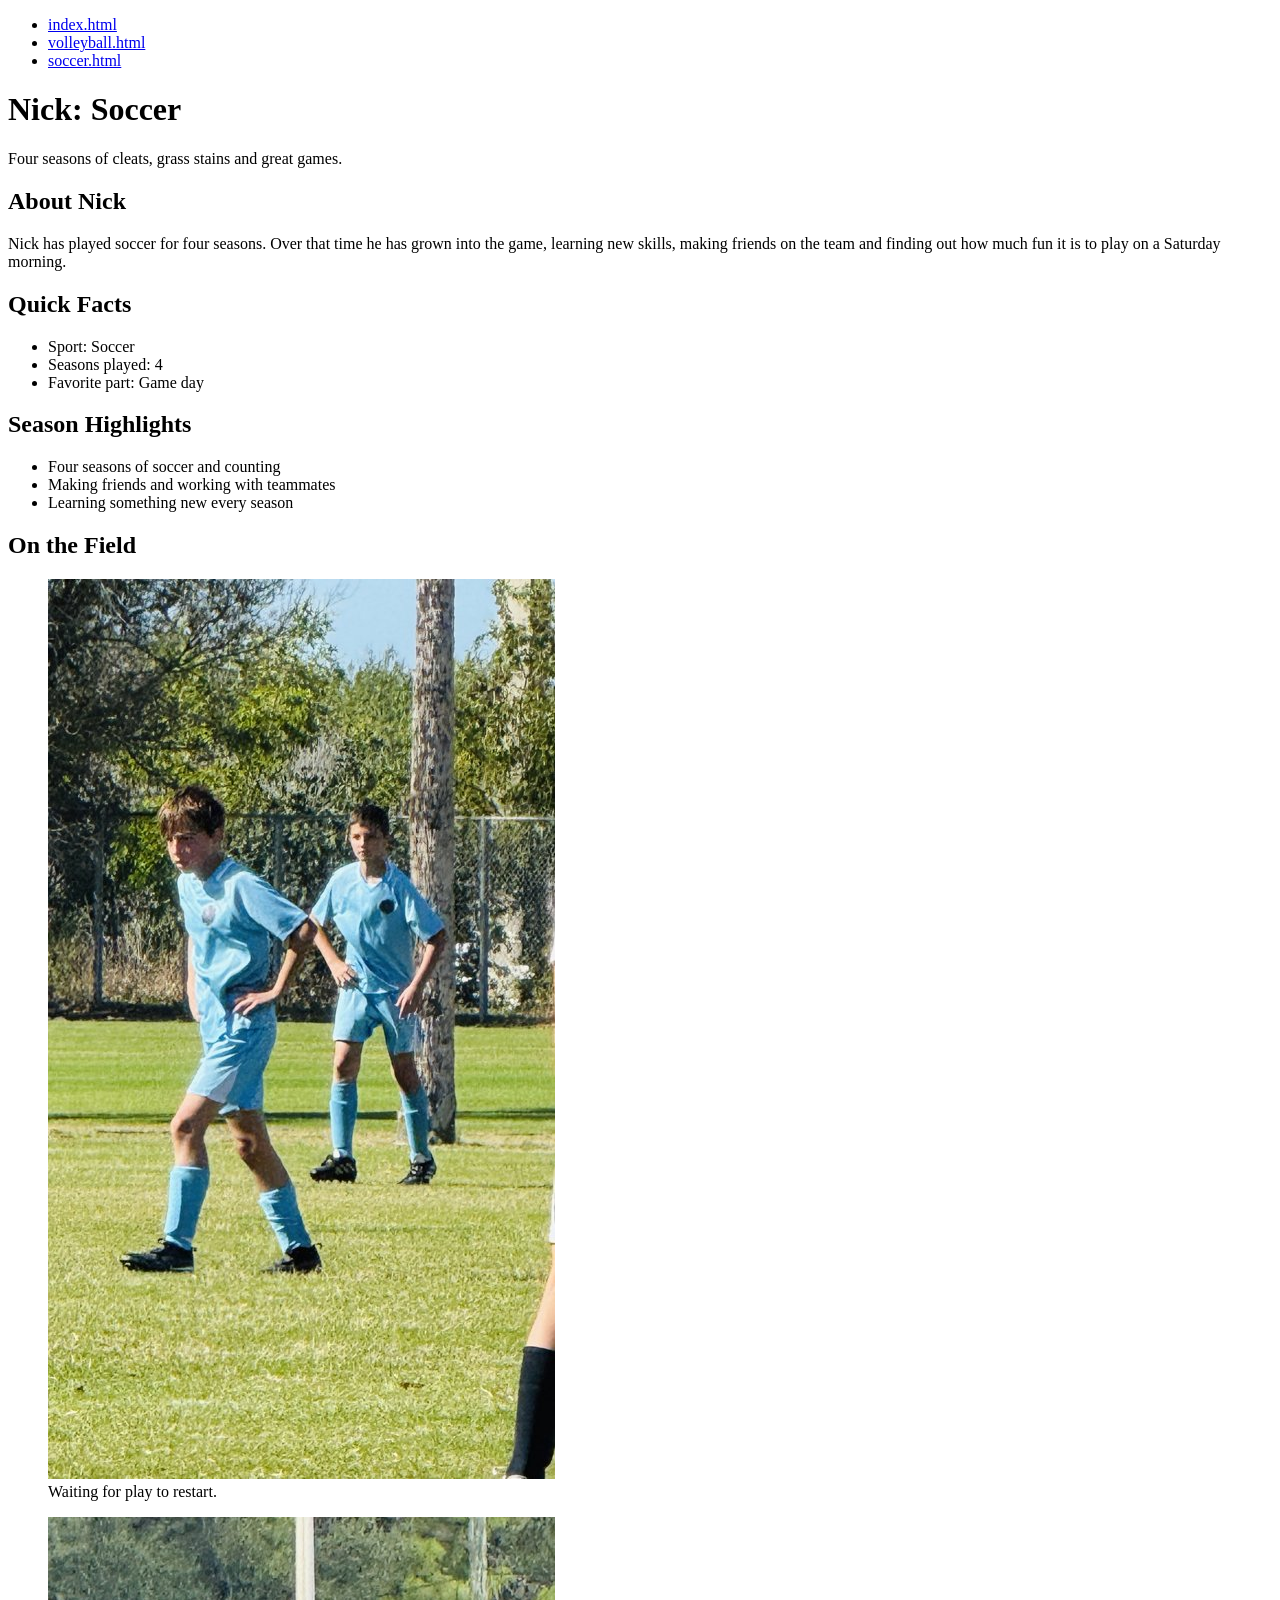
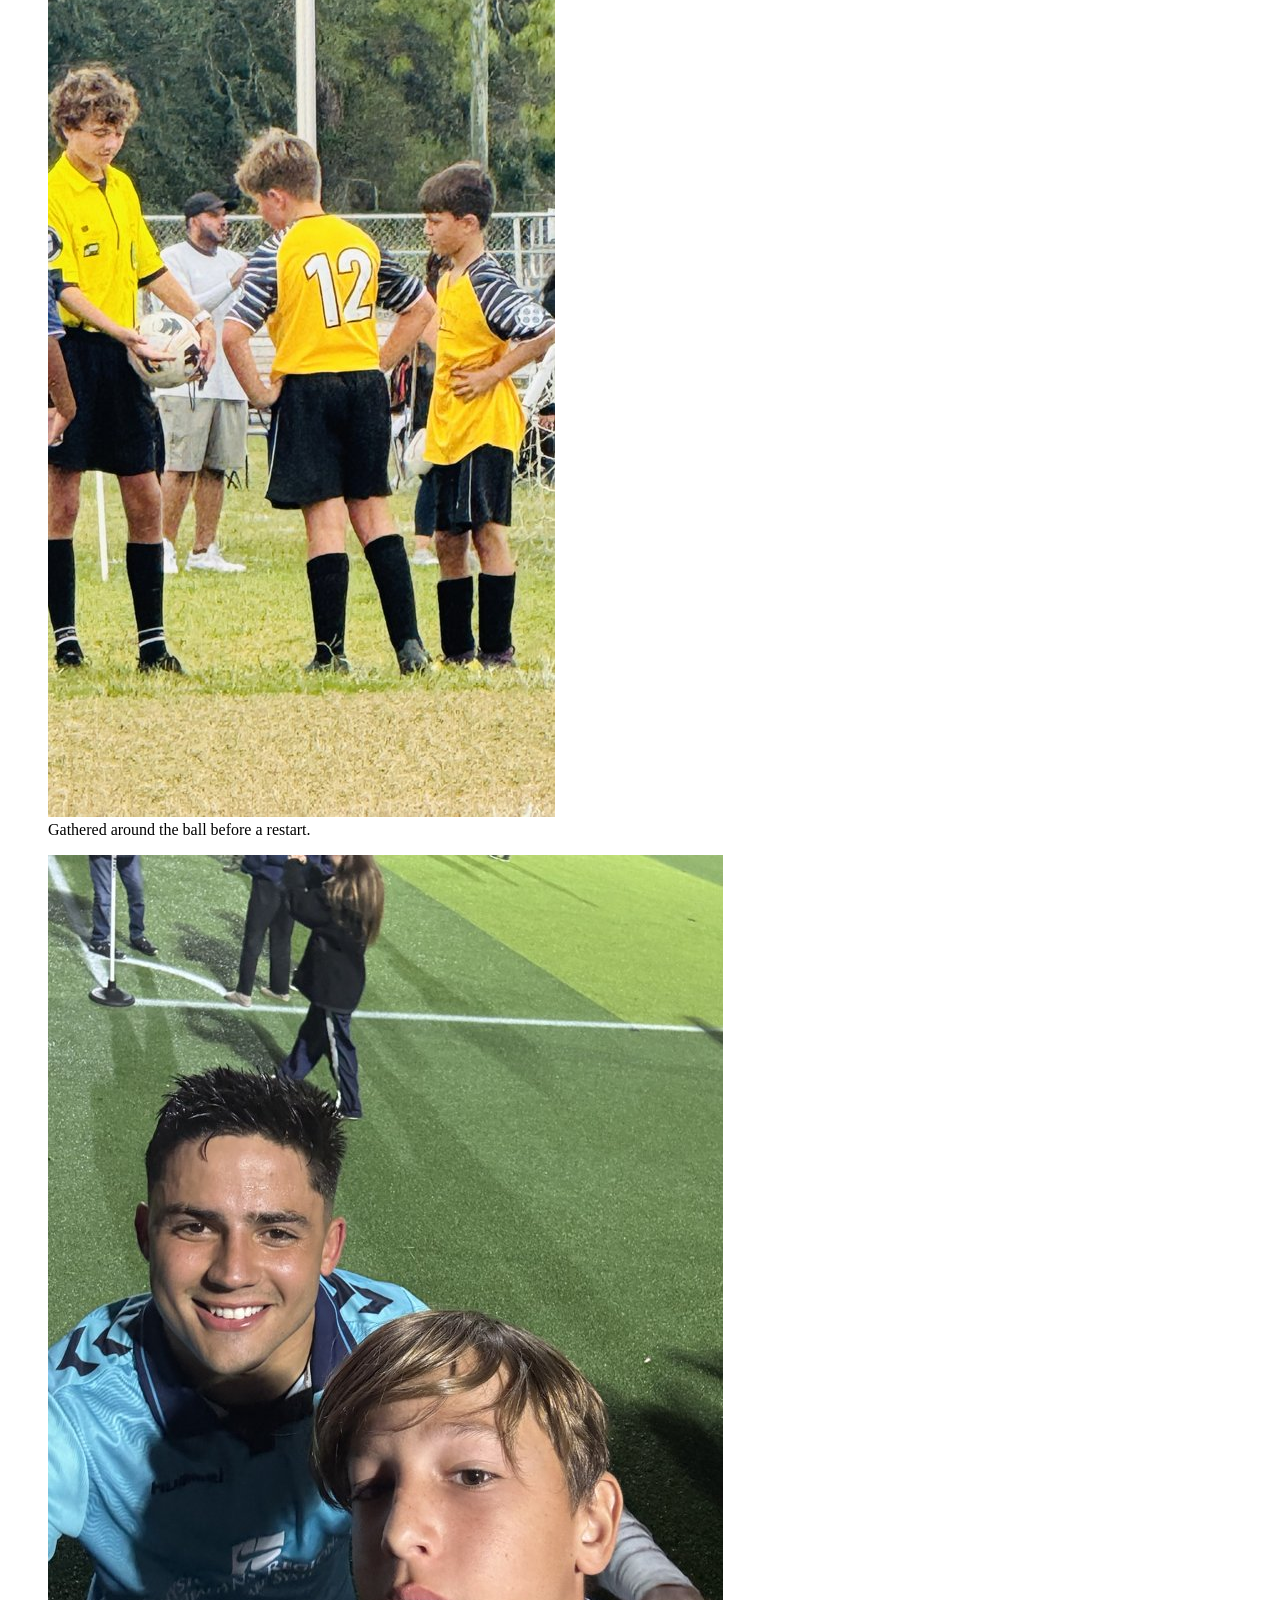
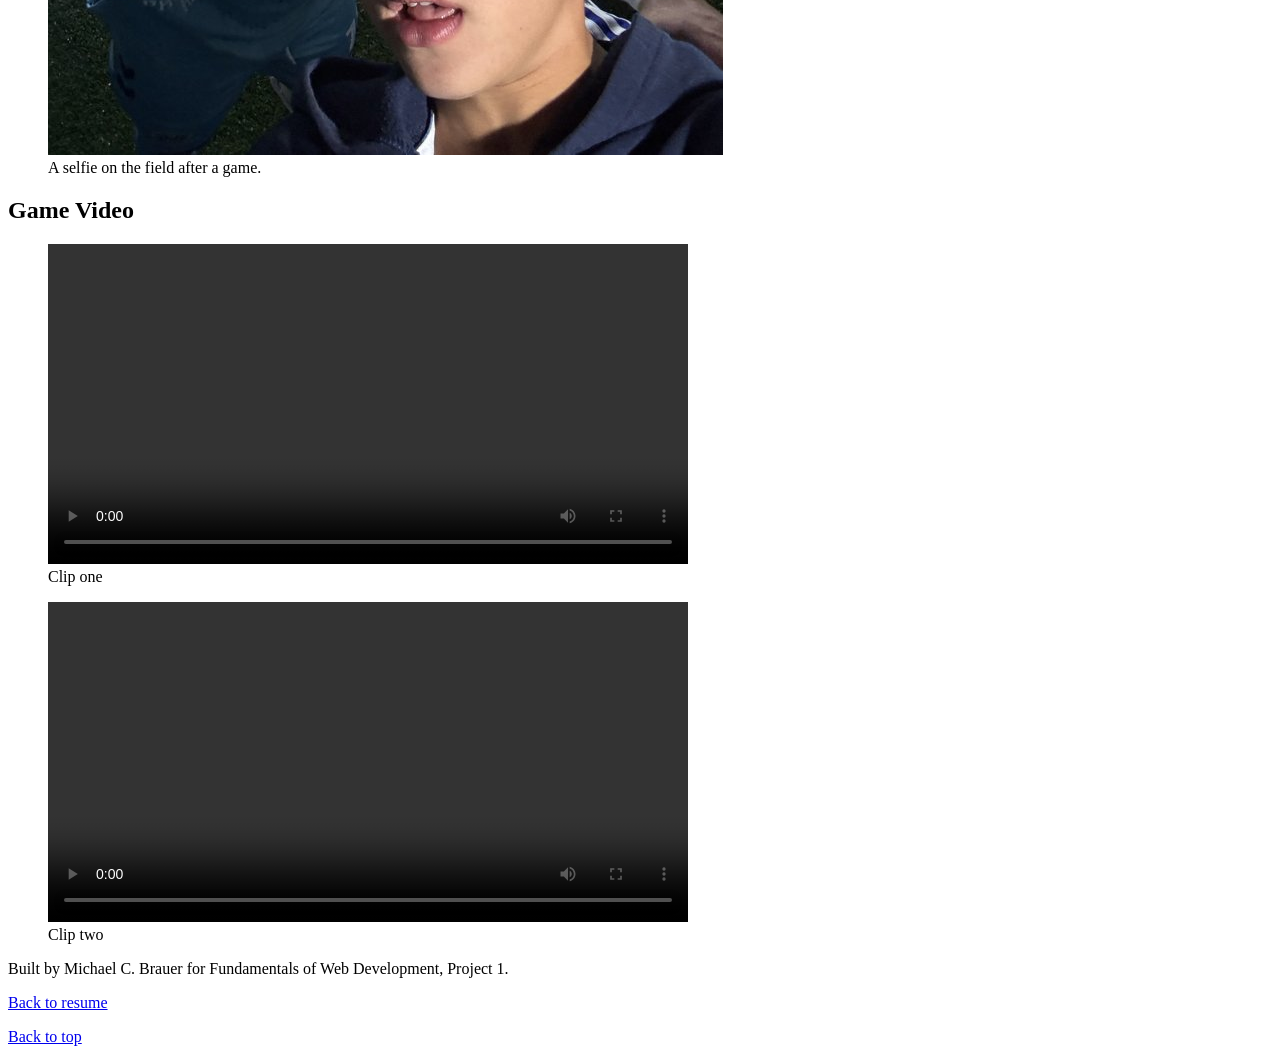
==== soccer.html @ bafed3d0 "Copy project 1 pages and media as the starting point" ====
<!DOCTYPE html>
<html lang="en">
  <head>
    <meta charset="utf-8">
    <meta name="description" content="Nick's soccer page: four seasons of soccer, with photos and game videos.">
    <title>Nick Soccer</title>
  </head>
  <body>
    <nav id="top">
      <ul>
        <li><a href="index.html">index.html</a></li>
        <li><a href="volleyball.html">volleyball.html</a></li>
        <li><a href="soccer.html">soccer.html</a></li>
      </ul>
    </nav>
    <main>
      <header>
        <h1>Nick: Soccer</h1>
        <p>Four seasons of cleats, grass stains and great games.</p>
      </header>

      <section>
        <h2>About Nick</h2>
        <p>Nick has played soccer for four seasons. Over that time he has grown into the game, learning new skills, making friends on the team and finding out how much fun it is to play on a Saturday morning.</p>
      </section>

      <section>
        <h2>Quick Facts</h2>
        <ul>
          <li>Sport: Soccer</li>
          <li>Seasons played: 4</li>
          <li>Favorite part: Game day</li>
        </ul>
      </section>

      <section>
        <h2>Season Highlights</h2>
        <ul>
          <li>Four seasons of soccer and counting</li>
          <li>Making friends and working with teammates</li>
          <li>Learning something new every season</li>
        </ul>
      </section>

      <section>
        <h2>On the Field</h2>
        <figure>
          <img src="images/soccer1.jpg" alt="Two soccer players in light blue uniforms standing with their hands on their hips on a grass field">
          <figcaption>Waiting for play to restart.</figcaption>
        </figure>
        <figure>
          <img src="images/soccer2.jpg" alt="Young soccer players in yellow and black uniforms and a referee gathered around the ball before a restart">
          <figcaption>Gathered around the ball before a restart.</figcaption>
        </figure>
        <figure>
          <img src="images/soccer3.jpg" alt="A boy and a smiling soccer player in a light blue jersey taking a selfie on a field at night">
          <figcaption>A selfie on the field after a game.</figcaption>
        </figure>
      </section>

      <section>
        <h2>Game Video</h2>
        <figure>
          <video controls width="640">
            <source src="media/soccer1.mp4" type="video/mp4">
            <p>Your browser does not support the video tag.</p>
          </video>
          <figcaption>Clip one</figcaption>
        </figure>
        <figure>
          <video controls width="640">
            <source src="media/soccer2.mp4" type="video/mp4">
            <p>Your browser does not support the video tag.</p>
          </video>
          <figcaption>Clip two</figcaption>
        </figure>
      </section>
    </main>
    <footer>
      <p>Built by Michael C. Brauer for Fundamentals of Web Development, Project 1.</p>
      <p><a href="index.html">Back to resume</a></p>
      <p><a href="#top">Back to top</a></p>
    </footer>
  </body>
</html>
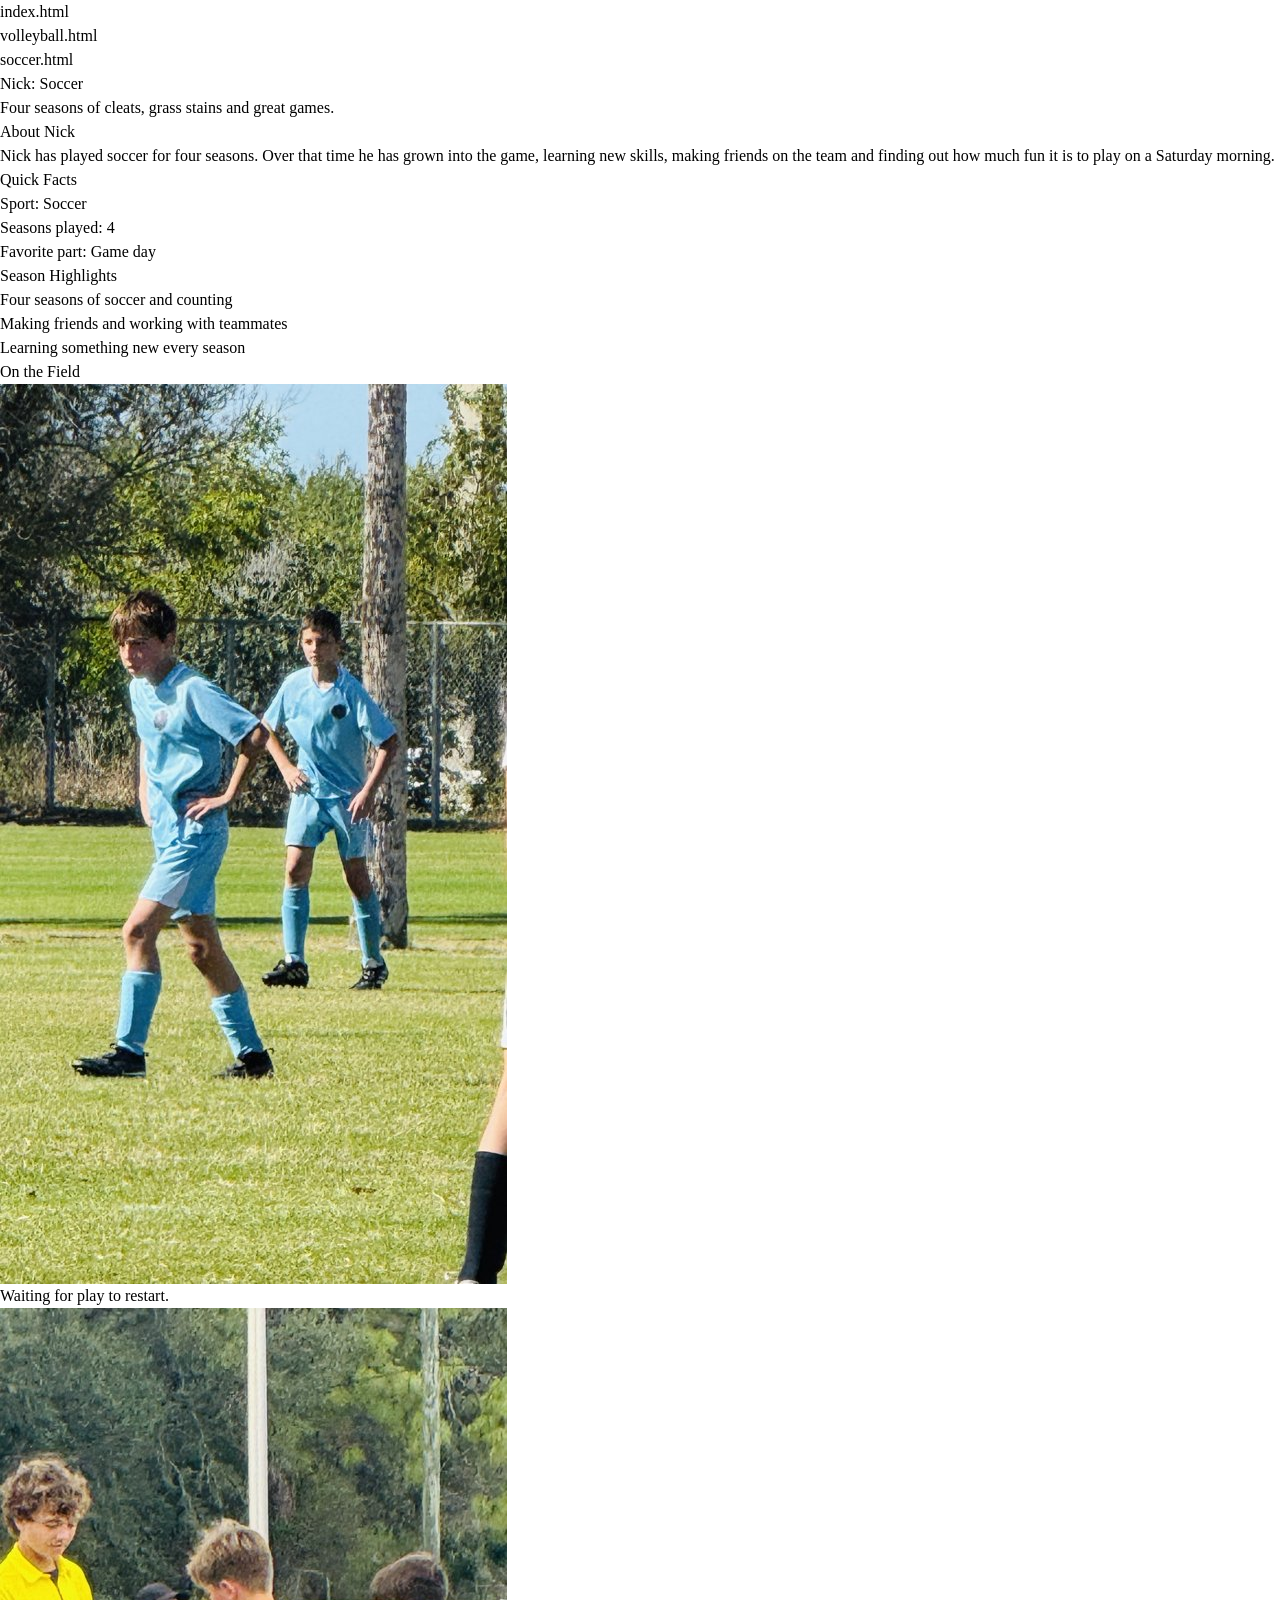
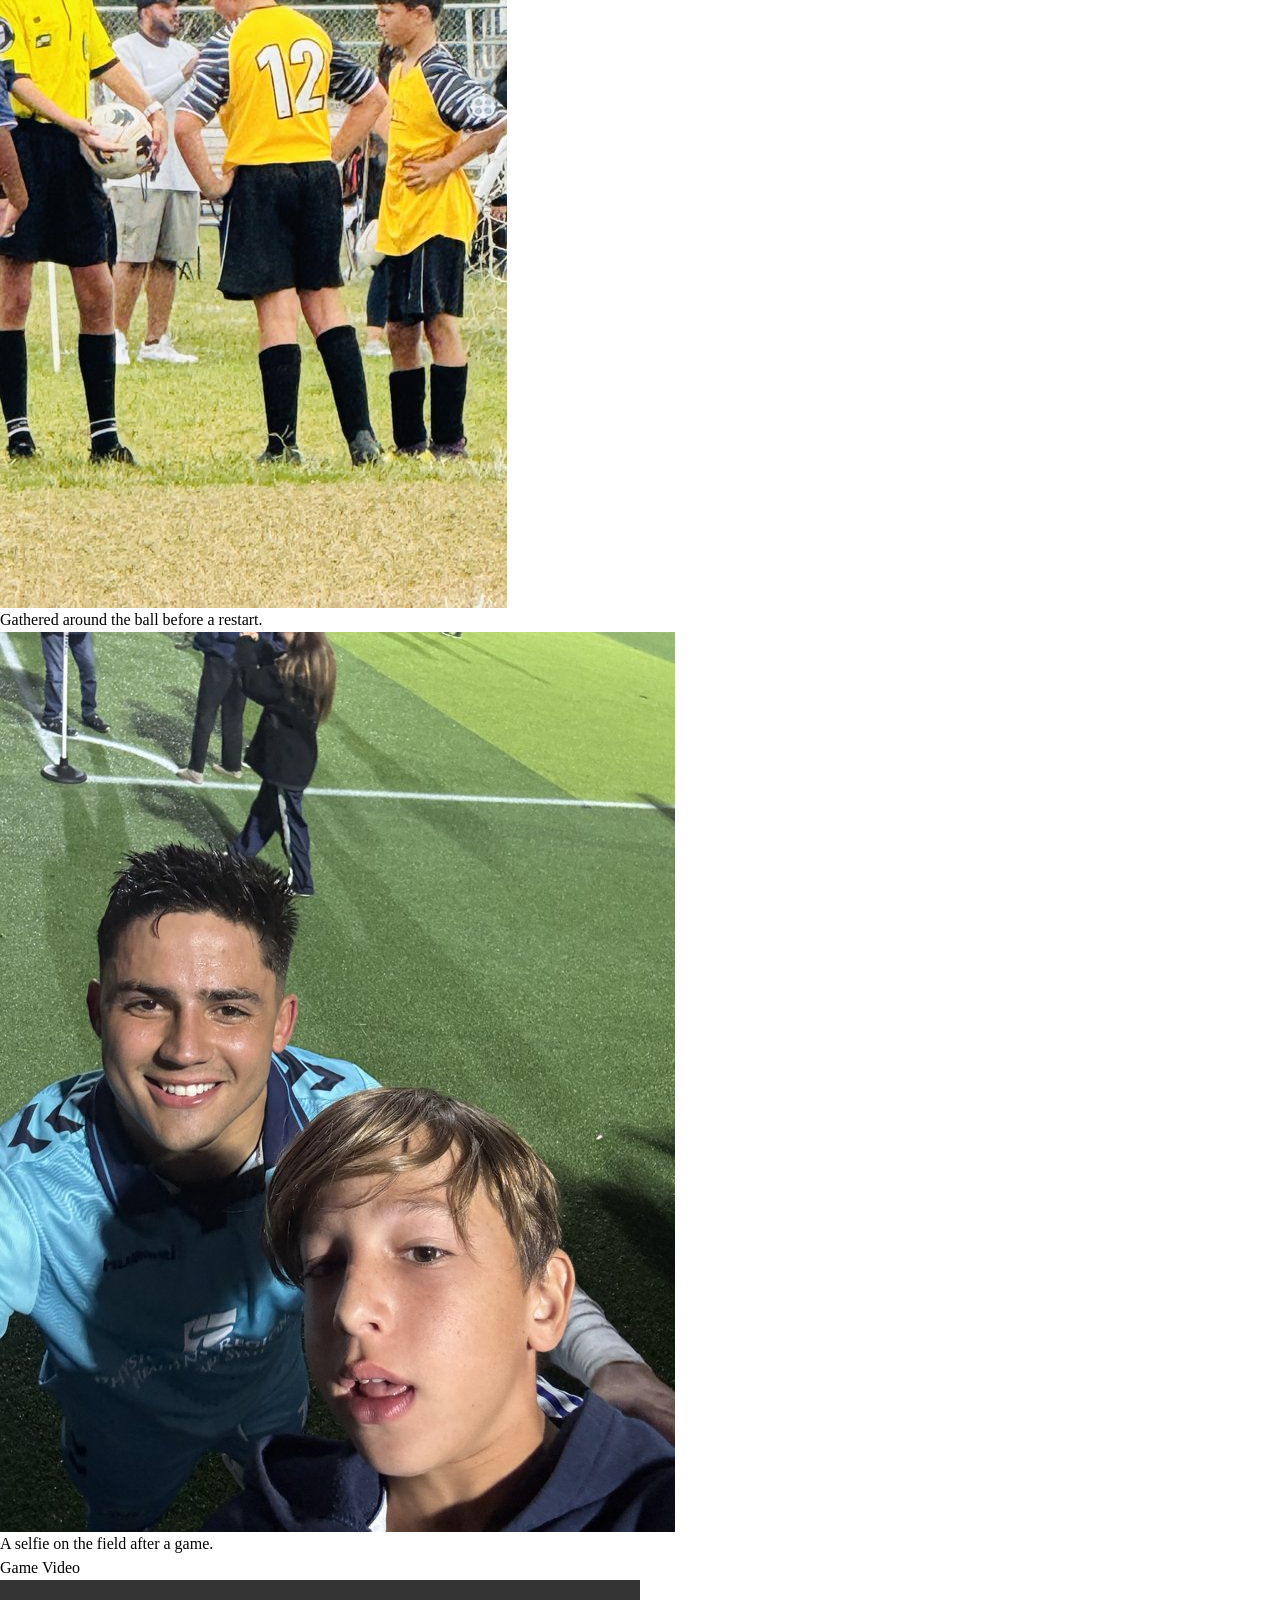
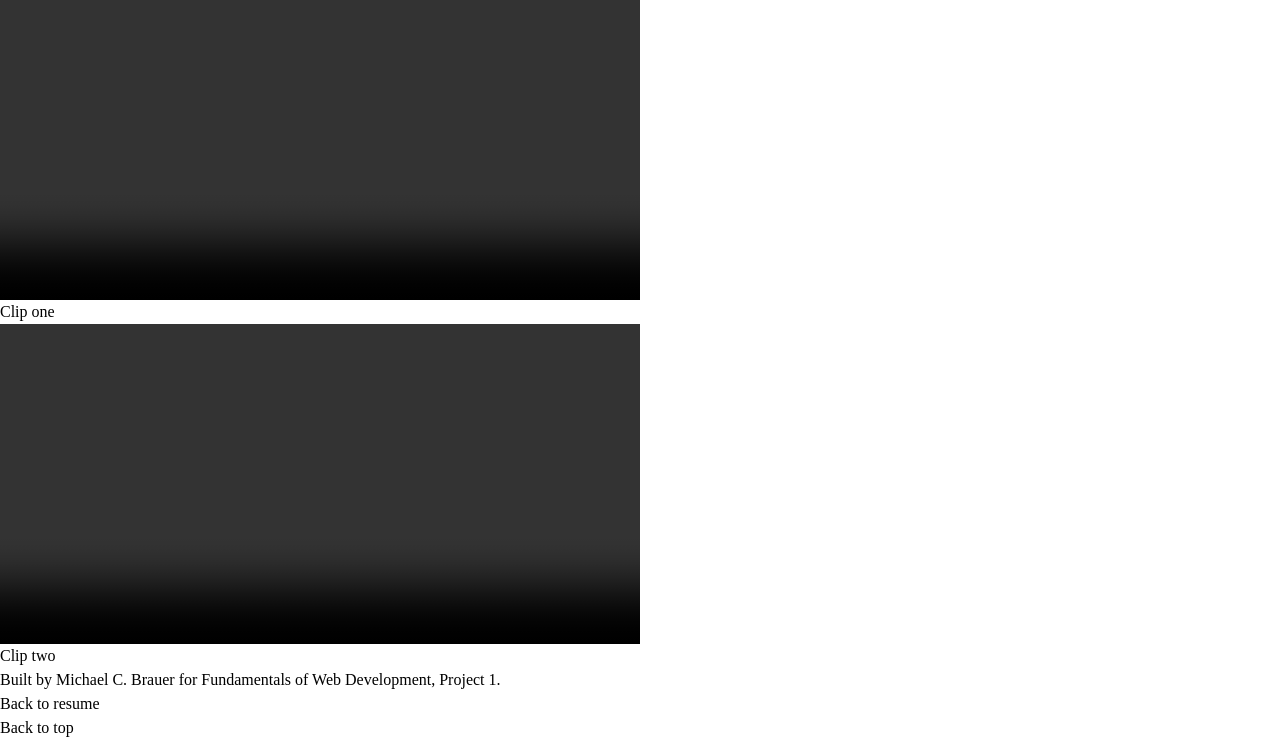
==== commit bacde175: "Add CSS reset and link it from all three pages" ====
--- a/soccer.html
+++ b/soccer.html
@@ -4,6 +4,7 @@
     <meta charset="utf-8">
     <meta name="description" content="Nick's soccer page: four seasons of soccer, with photos and game videos.">
     <title>Nick Soccer</title>
+    <link rel="stylesheet" href="css/reset.css">
   </head>
   <body>
     <nav id="top">
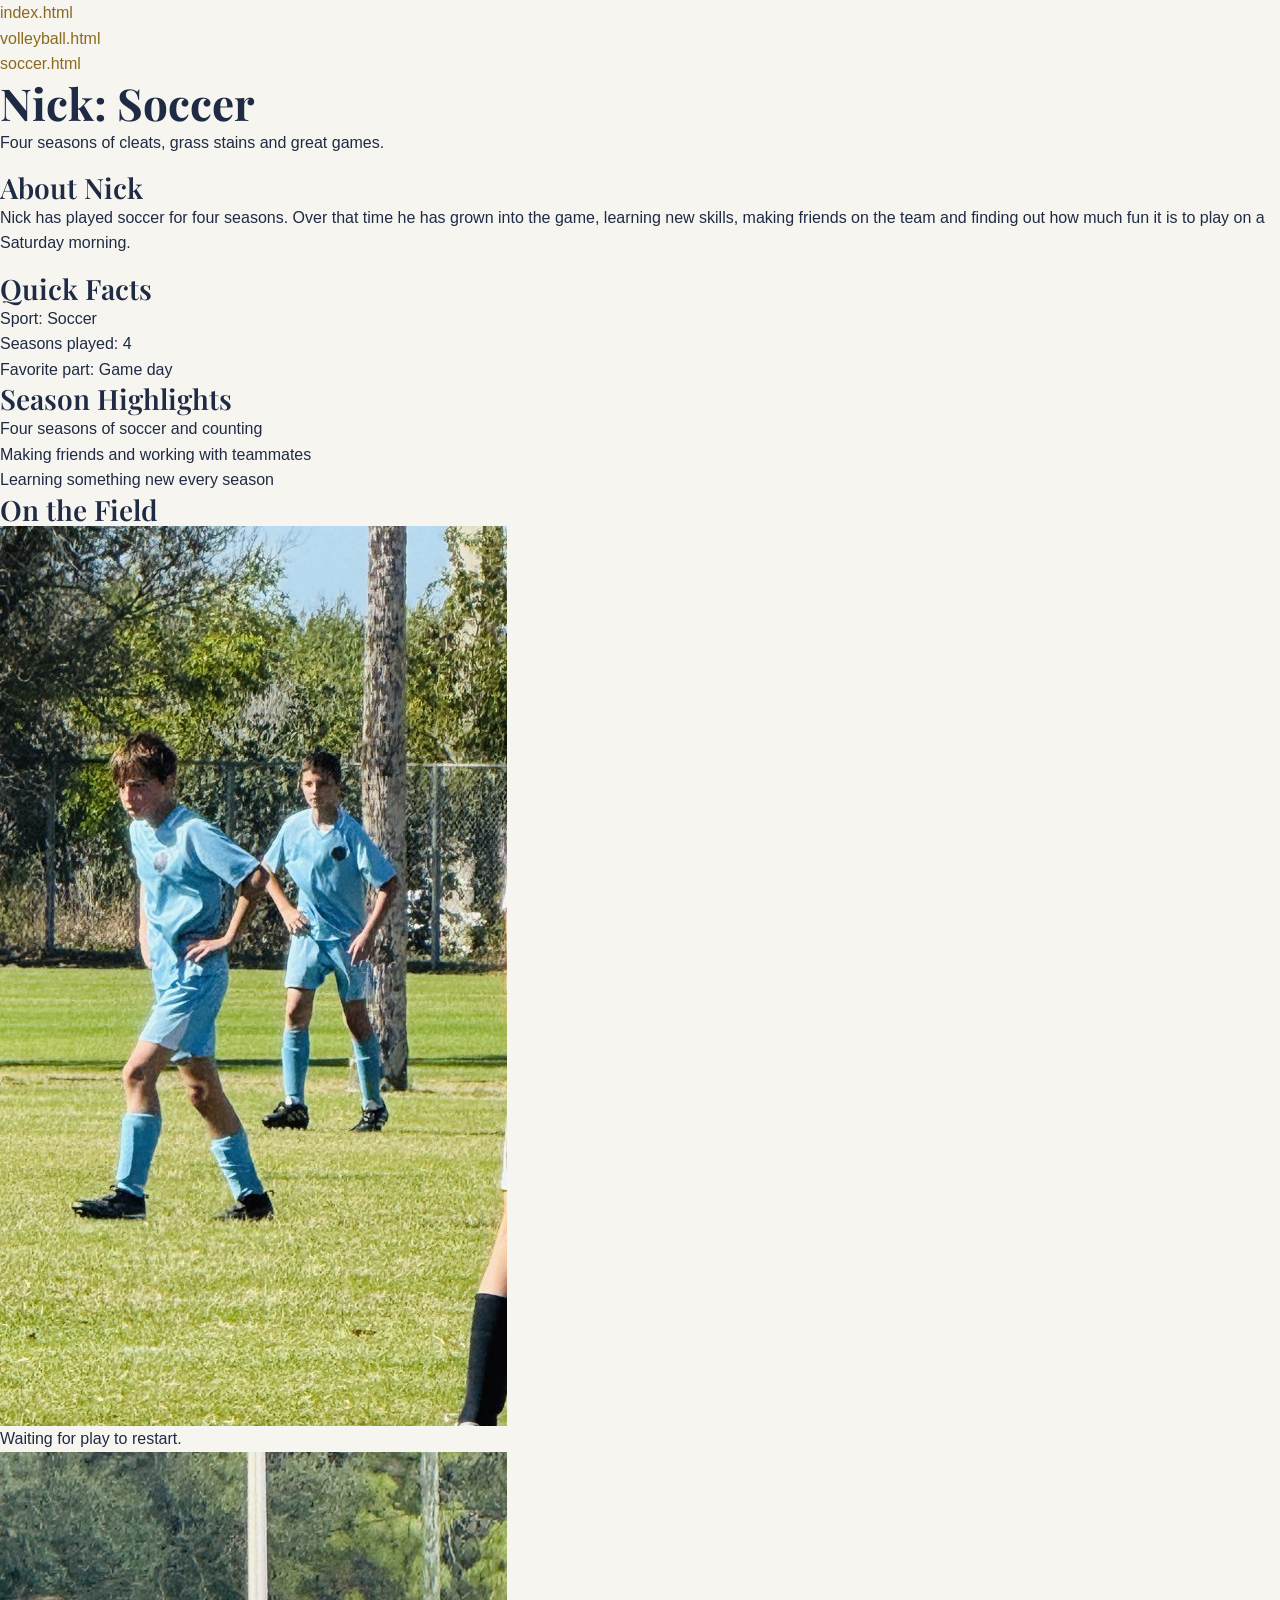
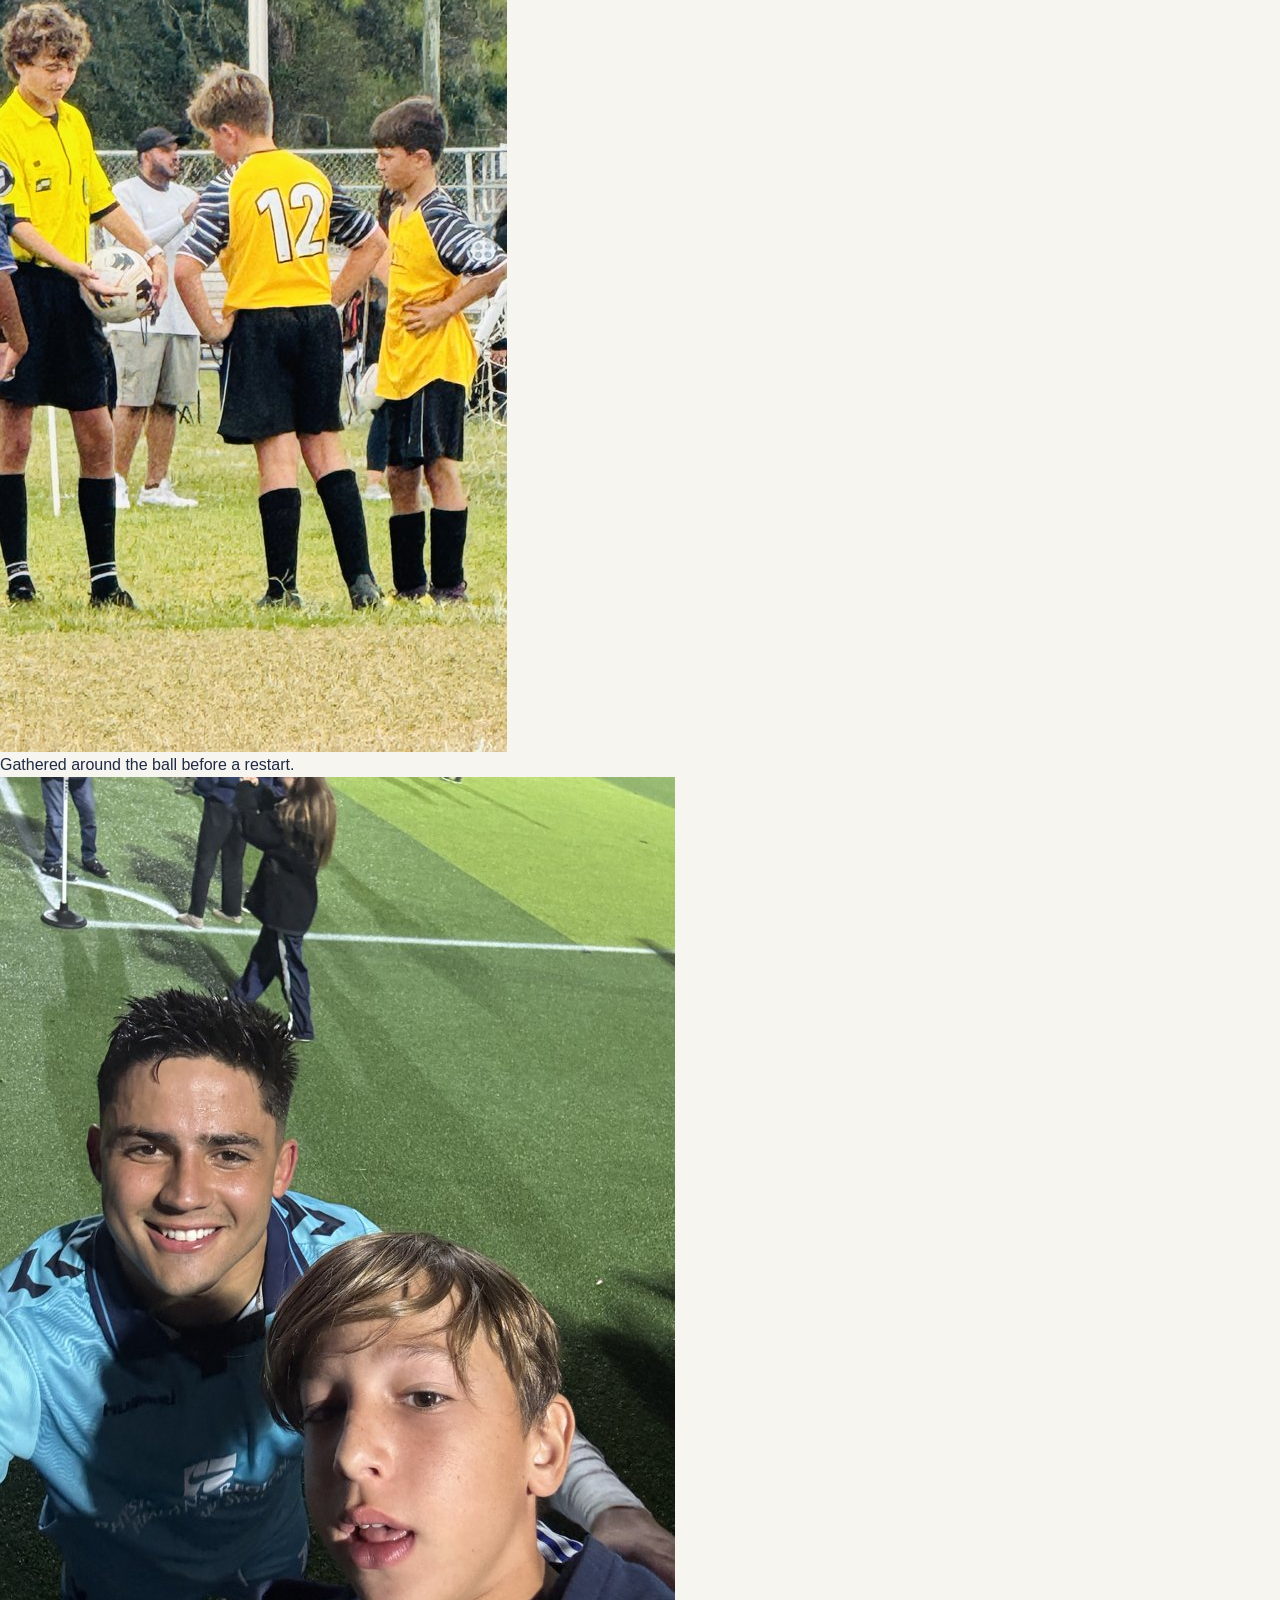
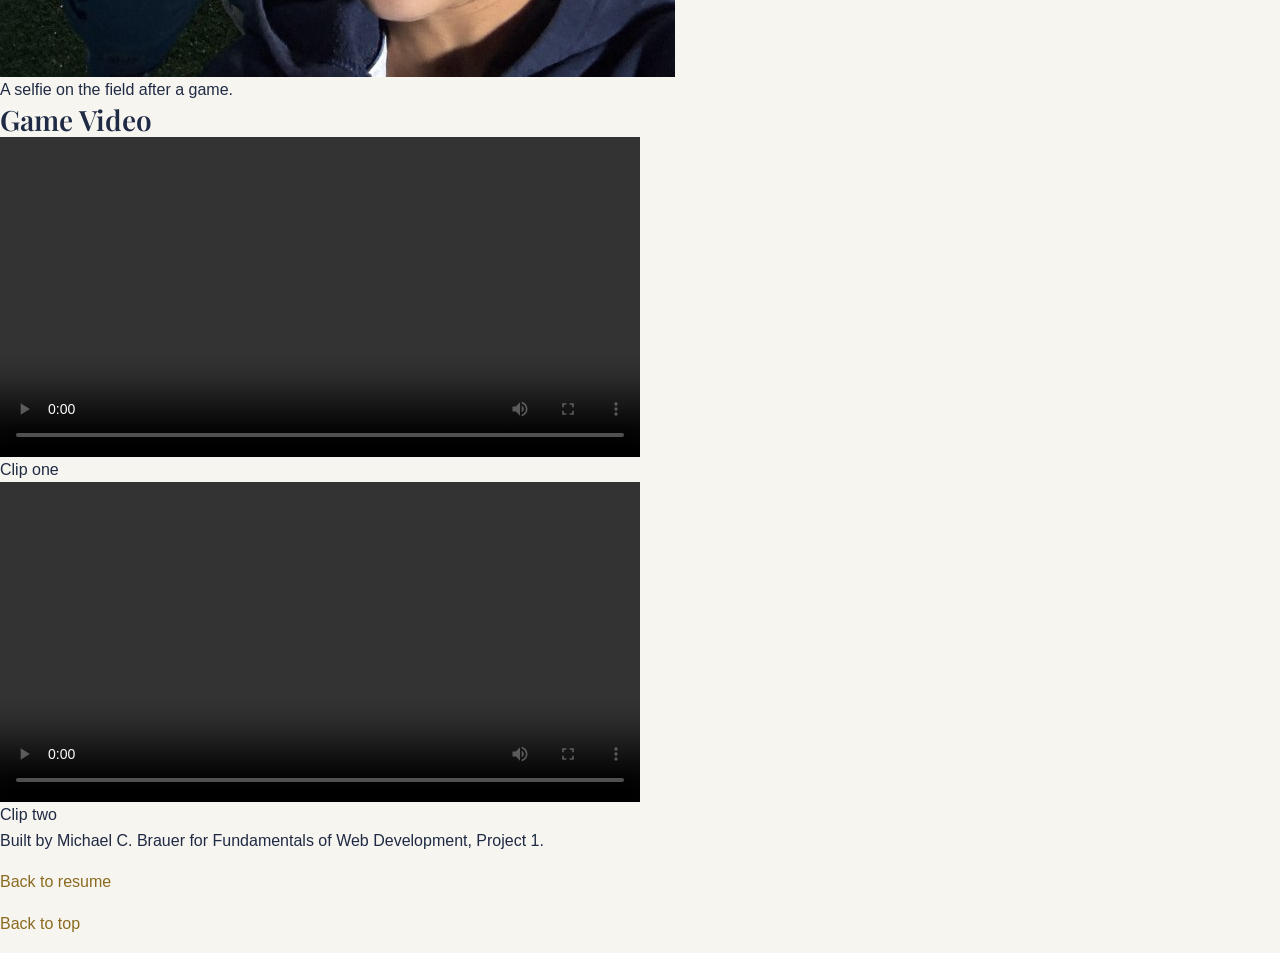
==== commit 45324e28: "Add imported Playfair Display font and base typography styles" ====
--- a/soccer.html
+++ b/soccer.html
@@ -5,6 +5,8 @@
     <meta name="description" content="Nick's soccer page: four seasons of soccer, with photos and game videos.">
     <title>Nick Soccer</title>
     <link rel="stylesheet" href="css/reset.css">
+    <link rel="stylesheet" href="https://fonts.googleapis.com/css2?family=Playfair+Display:wght@600;700&amp;display=swap">
+    <link rel="stylesheet" href="css/style.css">
   </head>
   <body>
     <nav id="top">
--- a/css/style.css
+++ b/css/style.css
@@ -0,0 +1,52 @@
+/* Base: colors and typography shared by every page */
+
+body {
+  background-color: #f7f5f0;
+  color: #1f2a44;
+  font-family: Arial, Helvetica, sans-serif;
+  font-size: 1rem;
+  line-height: 1.6;
+}
+
+h1,
+h2,
+h3 {
+  color: #1f2a44;
+  font-family: 'Playfair Display', Georgia, serif;
+  line-height: 1.2;
+}
+
+h1 {
+  font-size: 2.75rem;
+  font-weight: 700;
+}
+
+h2 {
+  font-size: 1.75rem;
+  font-weight: 600;
+}
+
+h3 {
+  font-size: 1.25rem;
+  font-weight: 600;
+}
+
+p {
+  margin-bottom: 1rem;
+}
+
+a {
+  color: #8a6a1f;
+}
+
+a:hover {
+  text-decoration: underline;
+}
+
+strong {
+  font-weight: 700;
+}
+
+em {
+  font-style: italic;
+}
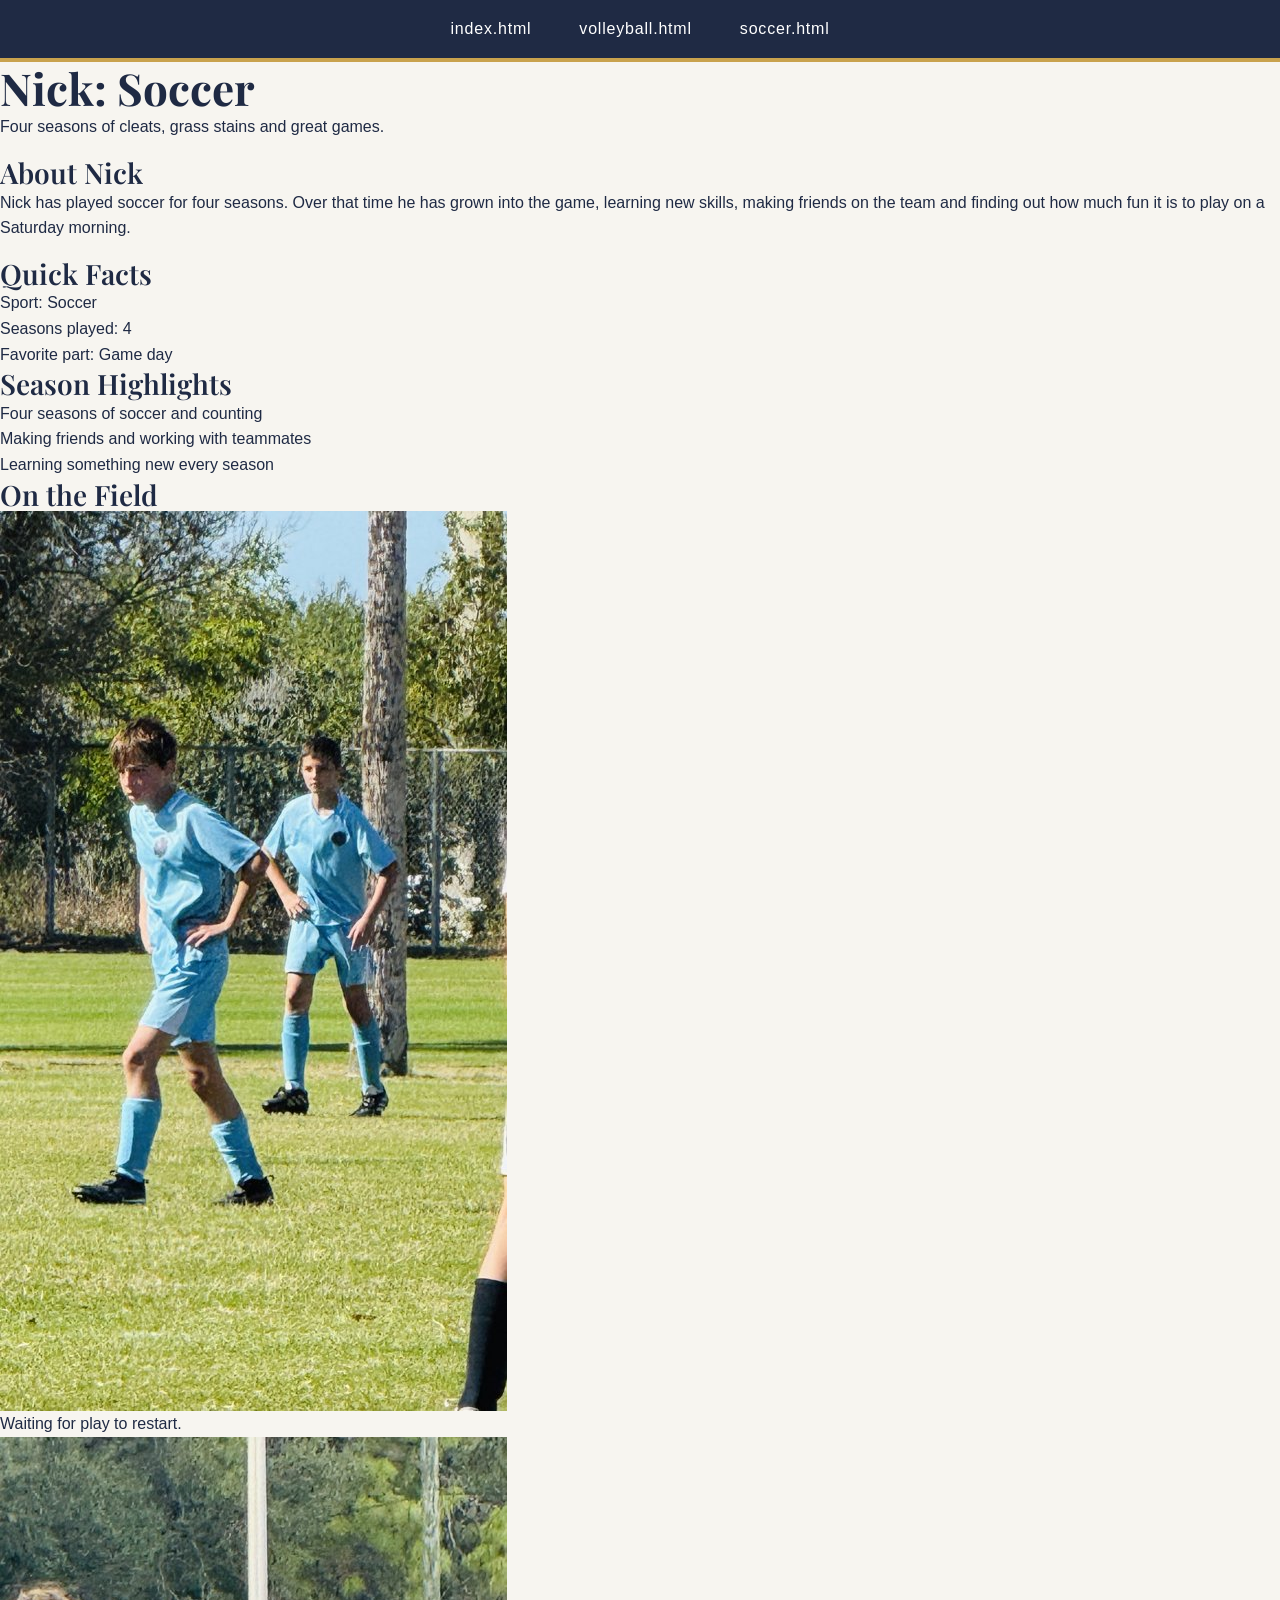
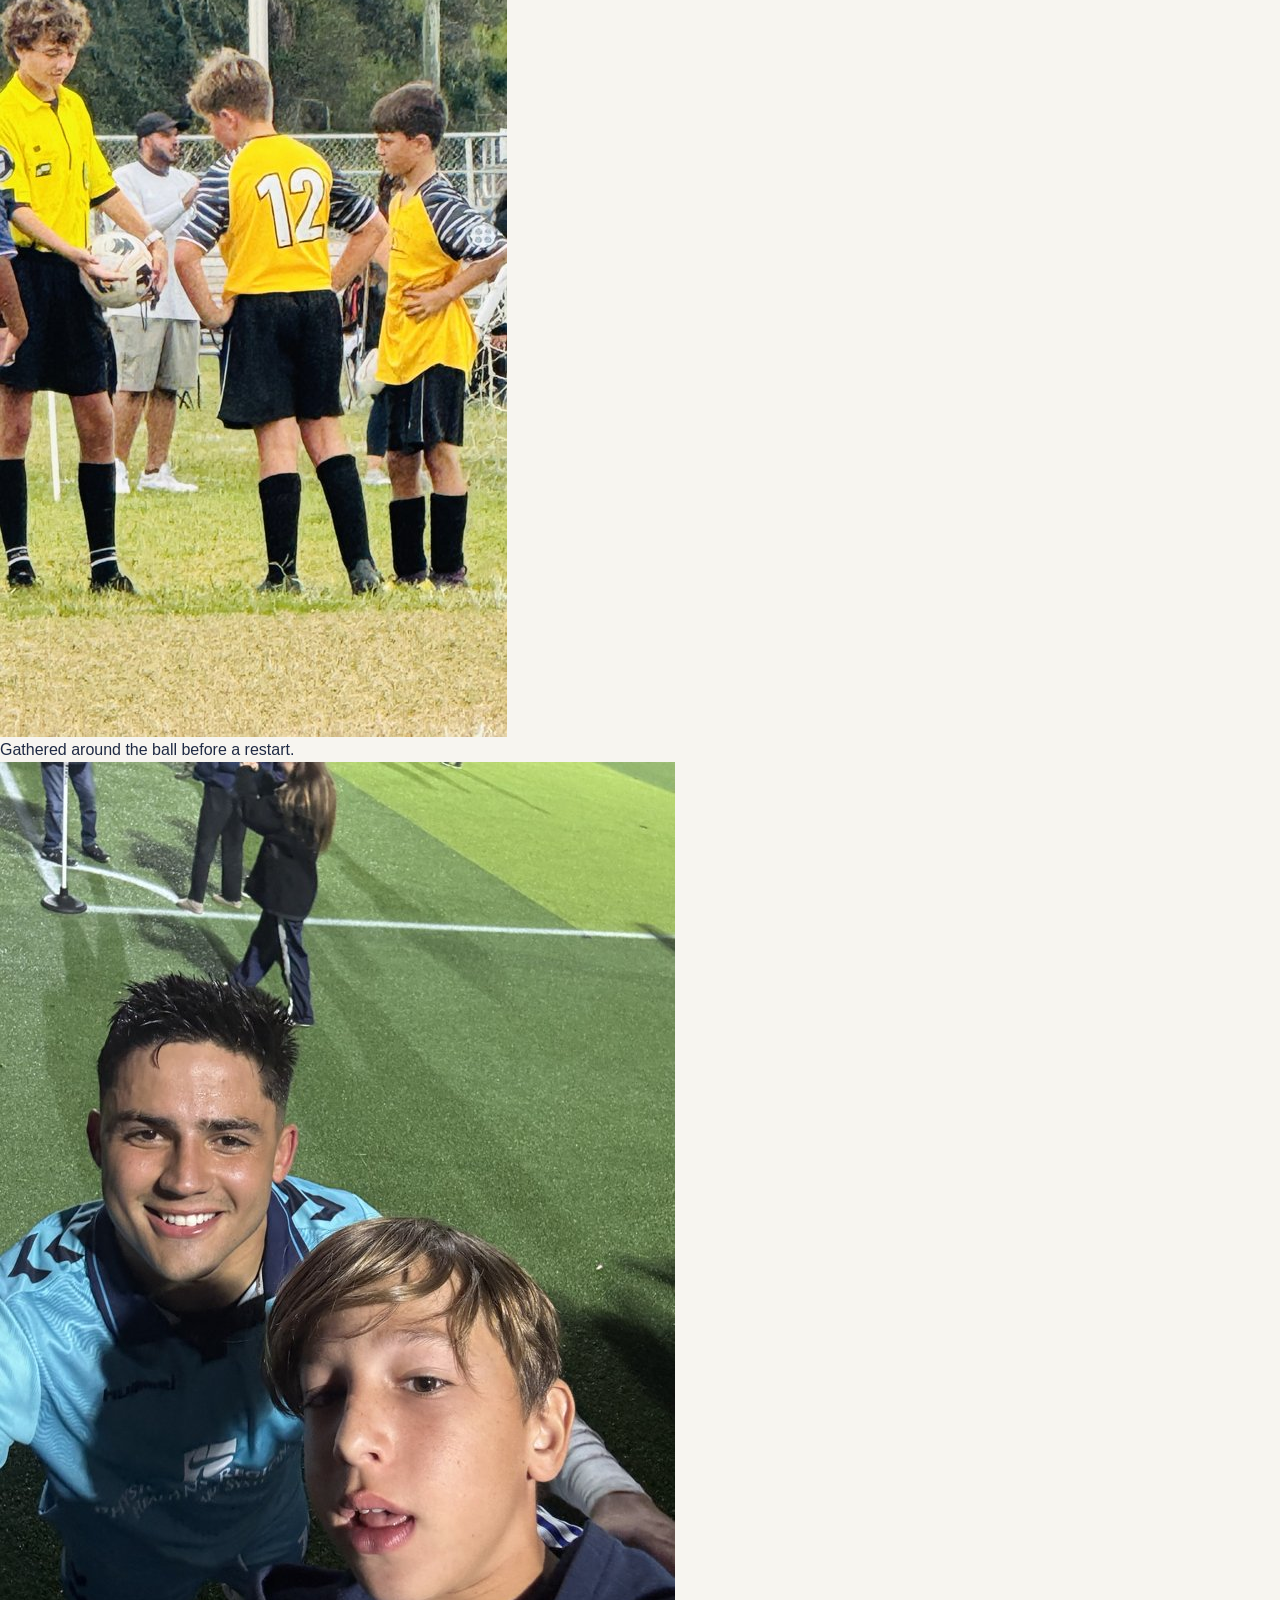
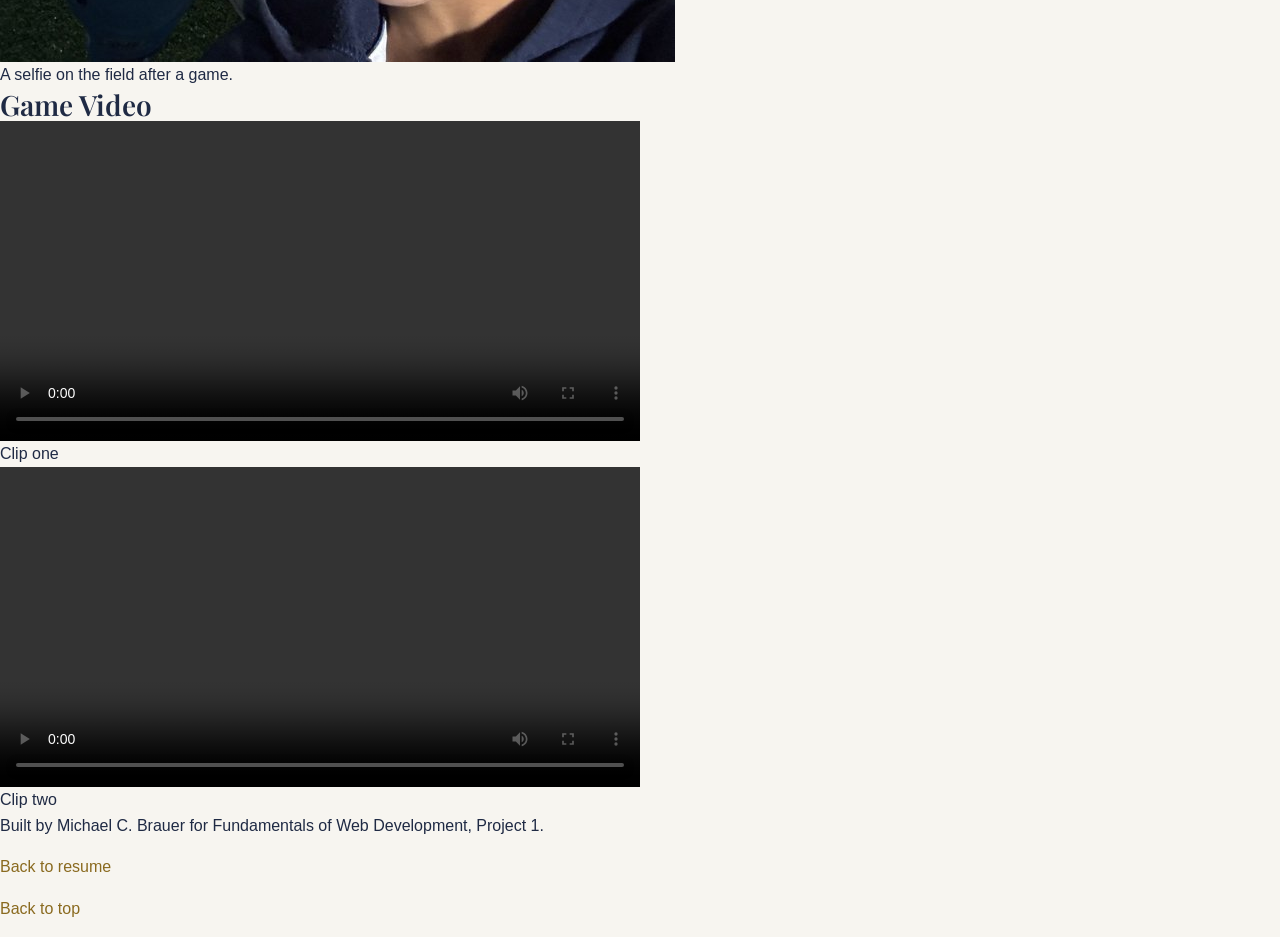
==== commit 05a98ae8: "Add fixed width resume page styles and body classes" ====
--- a/soccer.html
+++ b/soccer.html
@@ -8,7 +8,7 @@
     <link rel="stylesheet" href="https://fonts.googleapis.com/css2?family=Playfair+Display:wght@600;700&amp;display=swap">
     <link rel="stylesheet" href="css/style.css">
   </head>
-  <body>
+  <body class="soccer">
     <nav id="top">
       <ul>
         <li><a href="index.html">index.html</a></li>
--- a/css/style.css
+++ b/css/style.css
@@ -50,3 +50,99 @@
 em {
   font-style: italic;
 }
+
+/* Navigation: centered horizontal bar, identical on every page */
+
+nav {
+  background-color: #1f2a44;
+  border-bottom: 0.25rem solid #c9a24d;
+}
+
+nav ul {
+  display: flex;
+  flex-wrap: wrap;
+  justify-content: center;
+}
+
+nav a {
+  display: block;
+  padding: 1rem 1.5rem;
+  color: #ffffff;
+  letter-spacing: 0.05em;
+}
+
+nav a:hover {
+  background-color: #c9a24d;
+  color: #1f2a44;
+  text-decoration: none;
+}
+
+/* Resume page: fixed width layout */
+
+.resume main {
+  width: 900px;
+  margin: 2rem auto;
+  padding: 2rem 2.5rem;
+  background-color: #ffffff;
+  border: 1px solid #d9d4c7;
+  border-radius: 0.5rem;
+  box-shadow: 0 0.25rem 1rem rgba(31, 42, 68, 0.15);
+}
+
+.resume header {
+  margin-bottom: 2rem;
+  padding-bottom: 1.5rem;
+  border-bottom: 4px double #c9a24d;
+  text-align: center;
+}
+
+.resume header img {
+  width: 12.5rem;
+  height: 12.5rem;
+  margin: 1rem auto;
+  border: 0.25rem solid #c9a24d;
+  border-radius: 50%;
+  object-fit: cover;
+}
+
+.resume header p {
+  margin-bottom: 0.25rem;
+  color: #8a6a1f;
+  font-weight: 700;
+}
+
+.resume section {
+  margin-bottom: 2rem;
+}
+
+.resume h2 {
+  margin-bottom: 1rem;
+  padding-bottom: 0.25rem;
+  border-bottom: 2px solid #c9a24d;
+  font-size: 1.25rem;
+  letter-spacing: 0.08em;
+  text-transform: uppercase;
+}
+
+.resume h3 {
+  margin-top: 1.5rem;
+}
+
+.resume main ul {
+  padding-left: 1.5rem;
+  list-style: disc;
+}
+
+.resume main li {
+  margin-bottom: 0.5rem;
+}
+
+.resume em {
+  color: #5a6275;
+}
+
+.competencies {
+  column-count: 3;
+  column-gap: 2rem;
+  list-style: square;
+}
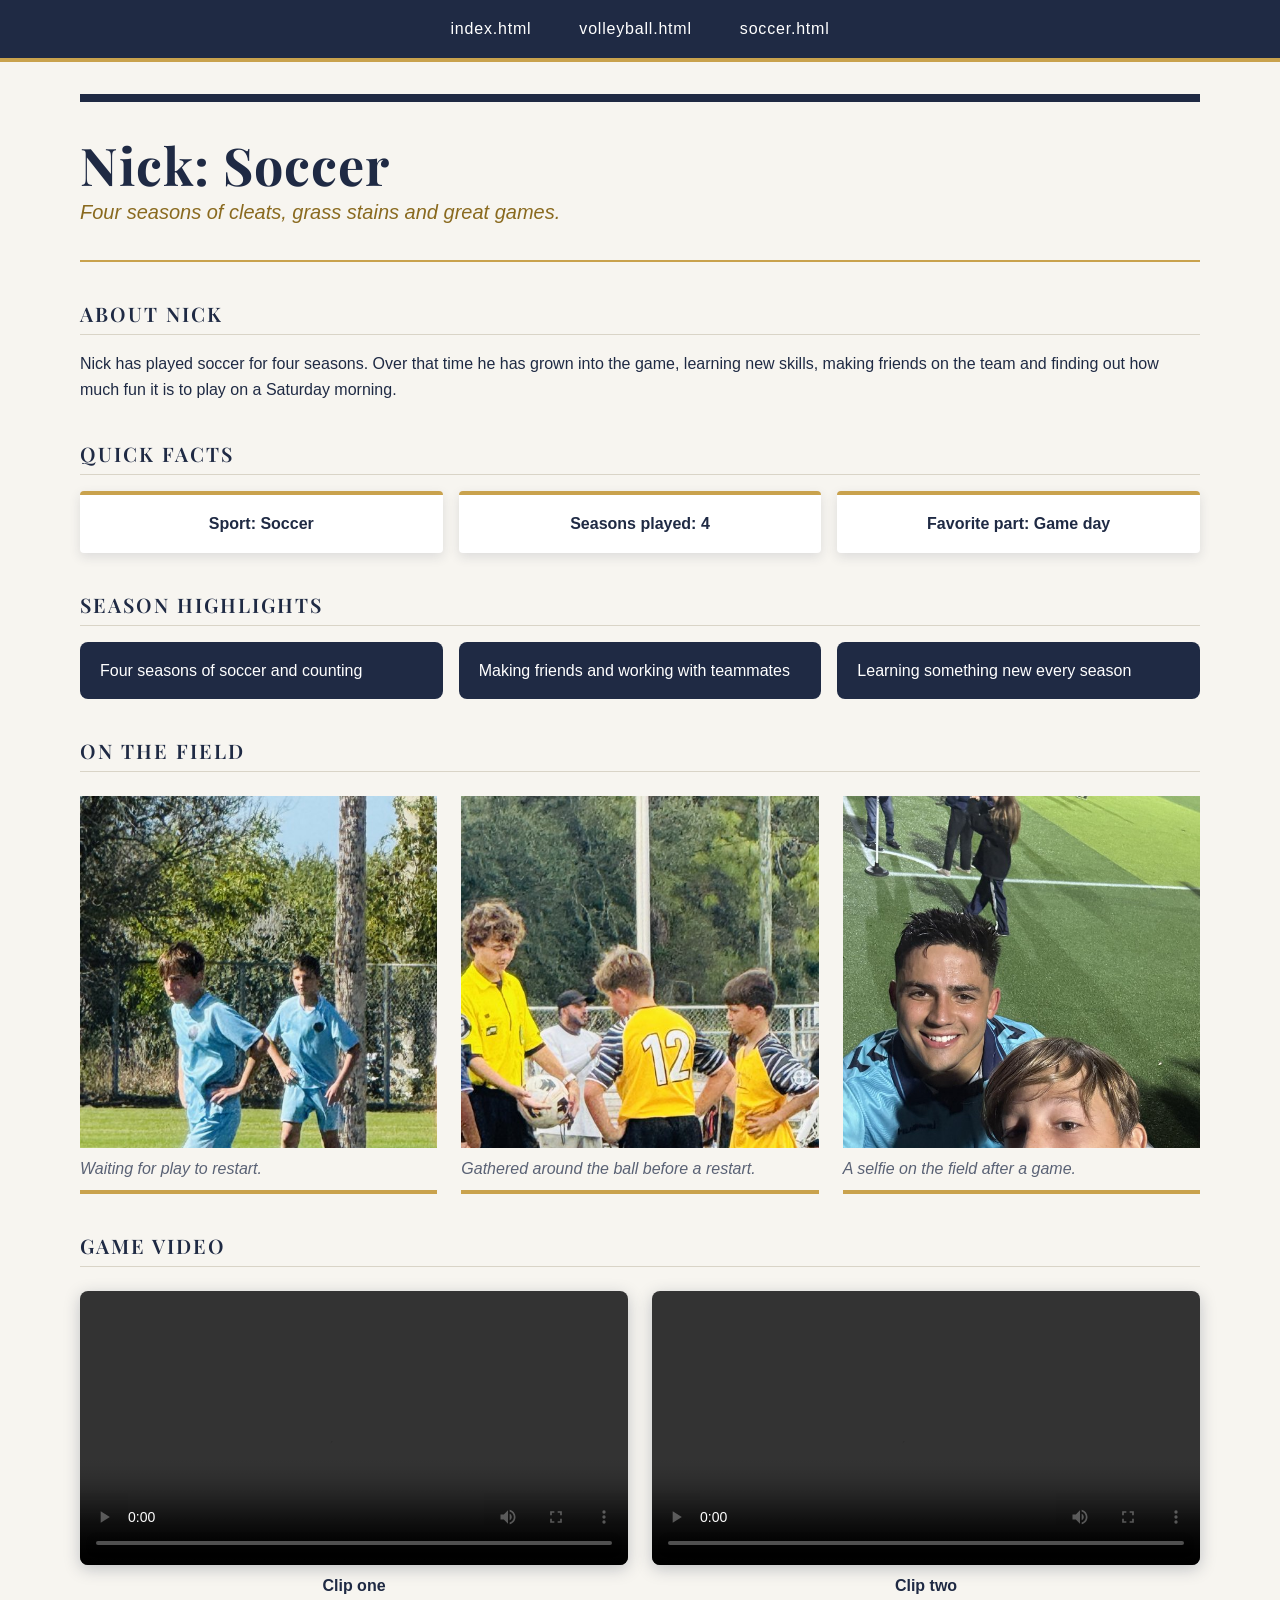
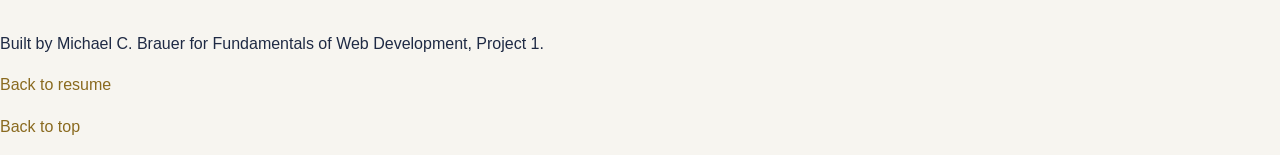
==== commit 62e939e2: "Add fluid soccer page styles with cards and flexible photo row" ====
--- a/soccer.html
+++ b/soccer.html
@@ -29,7 +29,7 @@
 
       <section>
         <h2>Quick Facts</h2>
-        <ul>
+        <ul class="stats">
           <li>Sport: Soccer</li>
           <li>Seasons played: 4</li>
           <li>Favorite part: Game day</li>
@@ -38,14 +38,14 @@
 
       <section>
         <h2>Season Highlights</h2>
-        <ul>
+        <ul class="moments">
           <li>Four seasons of soccer and counting</li>
           <li>Making friends and working with teammates</li>
           <li>Learning something new every season</li>
         </ul>
       </section>
 
-      <section>
+      <section class="photos">
         <h2>On the Field</h2>
         <figure>
           <img src="images/soccer1.jpg" alt="Two soccer players in light blue uniforms standing with their hands on their hips on a grass field">
@@ -61,7 +61,7 @@
         </figure>
       </section>
 
-      <section>
+      <section class="clips">
         <h2>Game Video</h2>
         <figure>
           <video controls width="640">
--- a/css/style.css
+++ b/css/style.css
@@ -146,3 +146,224 @@
   column-gap: 2rem;
   list-style: square;
 }
+
+/* Volleyball page: fluid layout */
+
+.volleyball main {
+  width: 90%;
+  max-width: 75rem;
+  margin: 2rem auto;
+}
+
+.volleyball header {
+  padding: 3rem 1.5rem;
+  border-radius: 0.5rem;
+  background-color: #1f2a44;
+  text-align: center;
+}
+
+.volleyball header h1 {
+  color: #ffffff;
+  font-size: 3rem;
+}
+
+.volleyball header p {
+  margin-bottom: 0;
+  color: #e6d29a;
+  font-size: 1.25rem;
+  font-style: italic;
+}
+
+.volleyball section {
+  margin-top: 2.5rem;
+}
+
+.volleyball h2 {
+  margin-bottom: 1rem;
+  padding-left: 0.75rem;
+  border-left: 0.375rem solid #c9a24d;
+}
+
+.facts {
+  display: flex;
+  flex-wrap: wrap;
+  gap: 1rem;
+}
+
+.facts li {
+  padding: 0.75rem 1.25rem;
+  border-radius: 2rem;
+  background-color: #f1e6c4;
+  font-weight: 700;
+}
+
+.highlights {
+  padding-left: 1.5rem;
+  list-style: disc;
+}
+
+.gallery {
+  display: grid;
+  grid-template-columns: repeat(auto-fit, minmax(15rem, 1fr));
+  gap: 1.5rem;
+}
+
+.gallery h2 {
+  grid-column: 1 / -1;
+  margin-bottom: 0;
+}
+
+.gallery figure {
+  padding: 0.75rem;
+  border: 1px solid #d9d4c7;
+  border-radius: 0.5rem;
+  background-color: #ffffff;
+  box-shadow: 0 0.25rem 0.75rem rgba(31, 42, 68, 0.12);
+}
+
+.gallery img {
+  width: 100%;
+  height: 25rem;
+  border-radius: 0.25rem;
+  object-fit: cover;
+  object-position: center 30%;
+}
+
+.gallery figcaption {
+  margin-top: 0.5rem;
+  color: #5a6275;
+  font-style: italic;
+  text-align: center;
+}
+
+.videos video {
+  width: 100%;
+  max-width: 50rem;
+  margin: 0 auto;
+  border-radius: 0.5rem;
+  box-shadow: 0 0.25rem 1rem rgba(31, 42, 68, 0.25);
+}
+
+/* Soccer page: fluid layout */
+
+.soccer main {
+  width: 94%;
+  max-width: 70rem;
+  margin: 2rem auto;
+}
+
+.soccer header {
+  padding: 2rem 0;
+  border-top: 0.5rem solid #1f2a44;
+  border-bottom: 0.125rem solid #c9a24d;
+}
+
+.soccer header h1 {
+  font-size: 3.25rem;
+  letter-spacing: 0.02em;
+}
+
+.soccer header p {
+  margin-bottom: 0;
+  color: #8a6a1f;
+  font-size: 1.25rem;
+  font-style: italic;
+}
+
+.soccer section {
+  margin-top: 2.5rem;
+}
+
+.soccer h2 {
+  margin-bottom: 1rem;
+  padding-bottom: 0.5rem;
+  border-bottom: 1px solid #d9d4c7;
+  font-size: 1.25rem;
+  letter-spacing: 0.1em;
+  text-transform: uppercase;
+}
+
+.stats {
+  display: grid;
+  grid-template-columns: repeat(auto-fit, minmax(12rem, 1fr));
+  gap: 1rem;
+}
+
+.stats li {
+  padding: 1rem;
+  border-top: 0.25rem solid #c9a24d;
+  border-radius: 0.25rem;
+  background-color: #ffffff;
+  box-shadow: 0 0.25rem 0.75rem rgba(31, 42, 68, 0.12);
+  font-weight: 700;
+  text-align: center;
+}
+
+.moments {
+  display: grid;
+  grid-template-columns: repeat(auto-fit, minmax(14rem, 1fr));
+  gap: 1rem;
+}
+
+.moments li {
+  padding: 1rem 1.25rem;
+  border-radius: 0.5rem;
+  background-color: #1f2a44;
+  color: #ffffff;
+}
+
+.photos {
+  display: flex;
+  flex-wrap: wrap;
+  gap: 1.5rem;
+}
+
+.photos h2 {
+  width: 100%;
+  margin-bottom: 0;
+}
+
+.photos figure {
+  flex: 1 1 14rem;
+  border-bottom: 0.25rem solid #c9a24d;
+}
+
+.photos img {
+  width: 100%;
+  height: 22rem;
+  object-fit: cover;
+  object-position: center top;
+}
+
+.photos figcaption {
+  padding: 0.5rem 0;
+  color: #5a6275;
+  font-style: italic;
+}
+
+.clips {
+  display: flex;
+  flex-wrap: wrap;
+  gap: 1.5rem;
+}
+
+.clips h2 {
+  width: 100%;
+  margin-bottom: 0;
+}
+
+.clips figure {
+  flex: 1 1 20rem;
+}
+
+.clips video {
+  width: 100%;
+  border-radius: 0.5rem;
+  box-shadow: 0 0.25rem 1rem rgba(31, 42, 68, 0.25);
+}
+
+.clips figcaption {
+  margin-top: 0.5rem;
+  font-weight: 700;
+  text-align: center;
+}
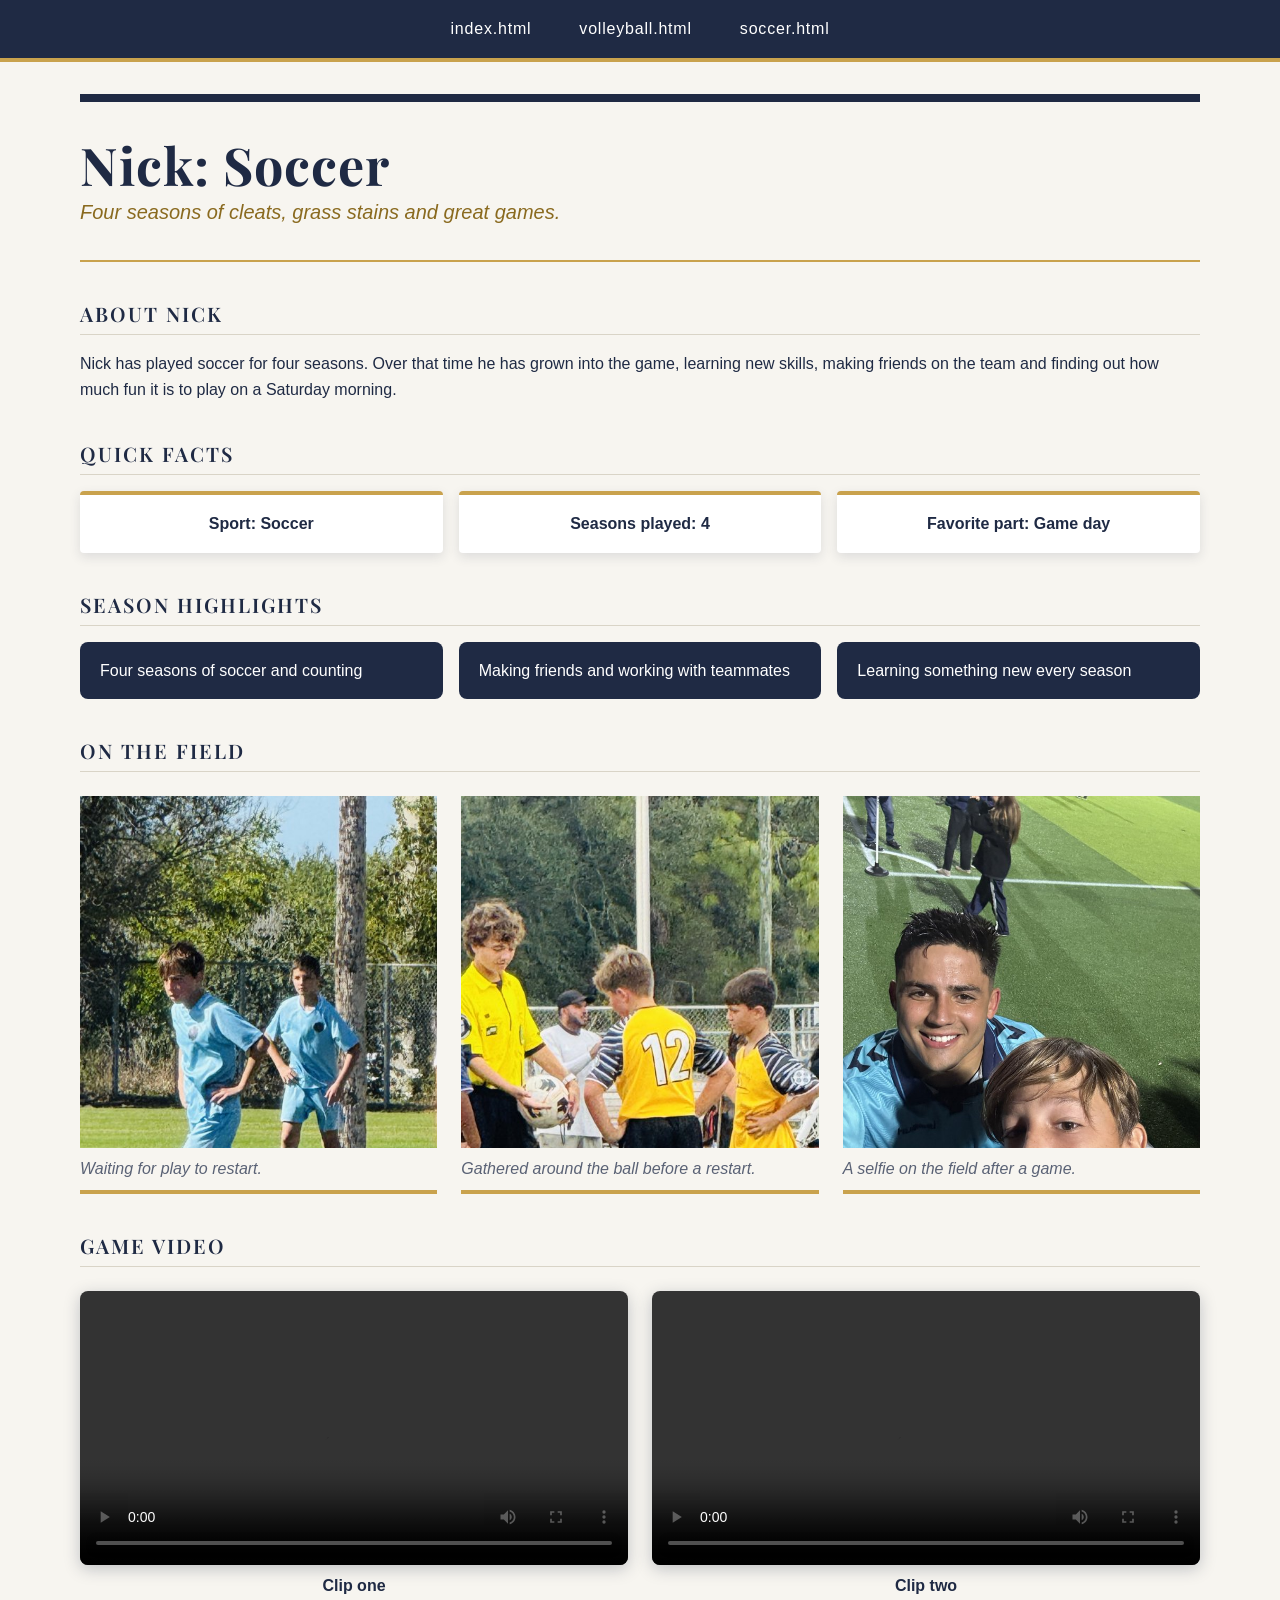
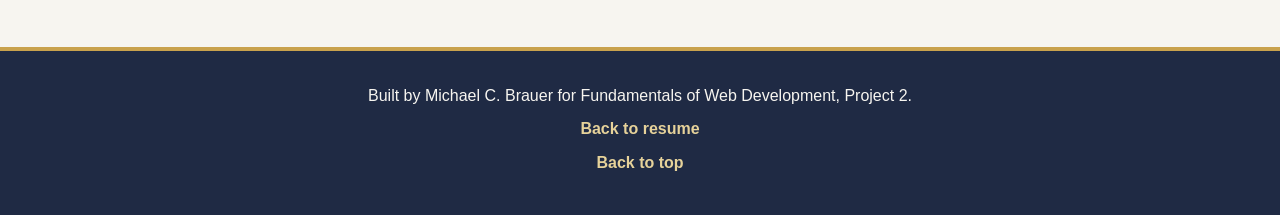
==== commit 030aeefe: "Update footer text to Project 2" ====
--- a/soccer.html
+++ b/soccer.html
@@ -80,7 +80,7 @@
       </section>
     </main>
     <footer>
-      <p>Built by Michael C. Brauer for Fundamentals of Web Development, Project 1.</p>
+      <p>Built by Michael C. Brauer for Fundamentals of Web Development, Project 2.</p>
       <p><a href="index.html">Back to resume</a></p>
       <p><a href="#top">Back to top</a></p>
     </footer>
--- a/css/style.css
+++ b/css/style.css
@@ -367,3 +367,32 @@
   font-weight: 700;
   text-align: center;
 }
+
+/* Footer and finishing touches shared by every page */
+
+html {
+  scroll-behavior: smooth;
+}
+
+footer {
+  margin-top: 3rem;
+  padding: 2rem 1rem;
+  border-top: 0.25rem solid #c9a24d;
+  background-color: #1f2a44;
+  color: #f7f5f0;
+  text-align: center;
+}
+
+footer p {
+  margin-bottom: 0.5rem;
+}
+
+footer a {
+  color: #e6d29a;
+  font-weight: 700;
+}
+
+a:focus-visible {
+  outline: 0.1875rem solid #c9a24d;
+  outline-offset: 0.125rem;
+}
